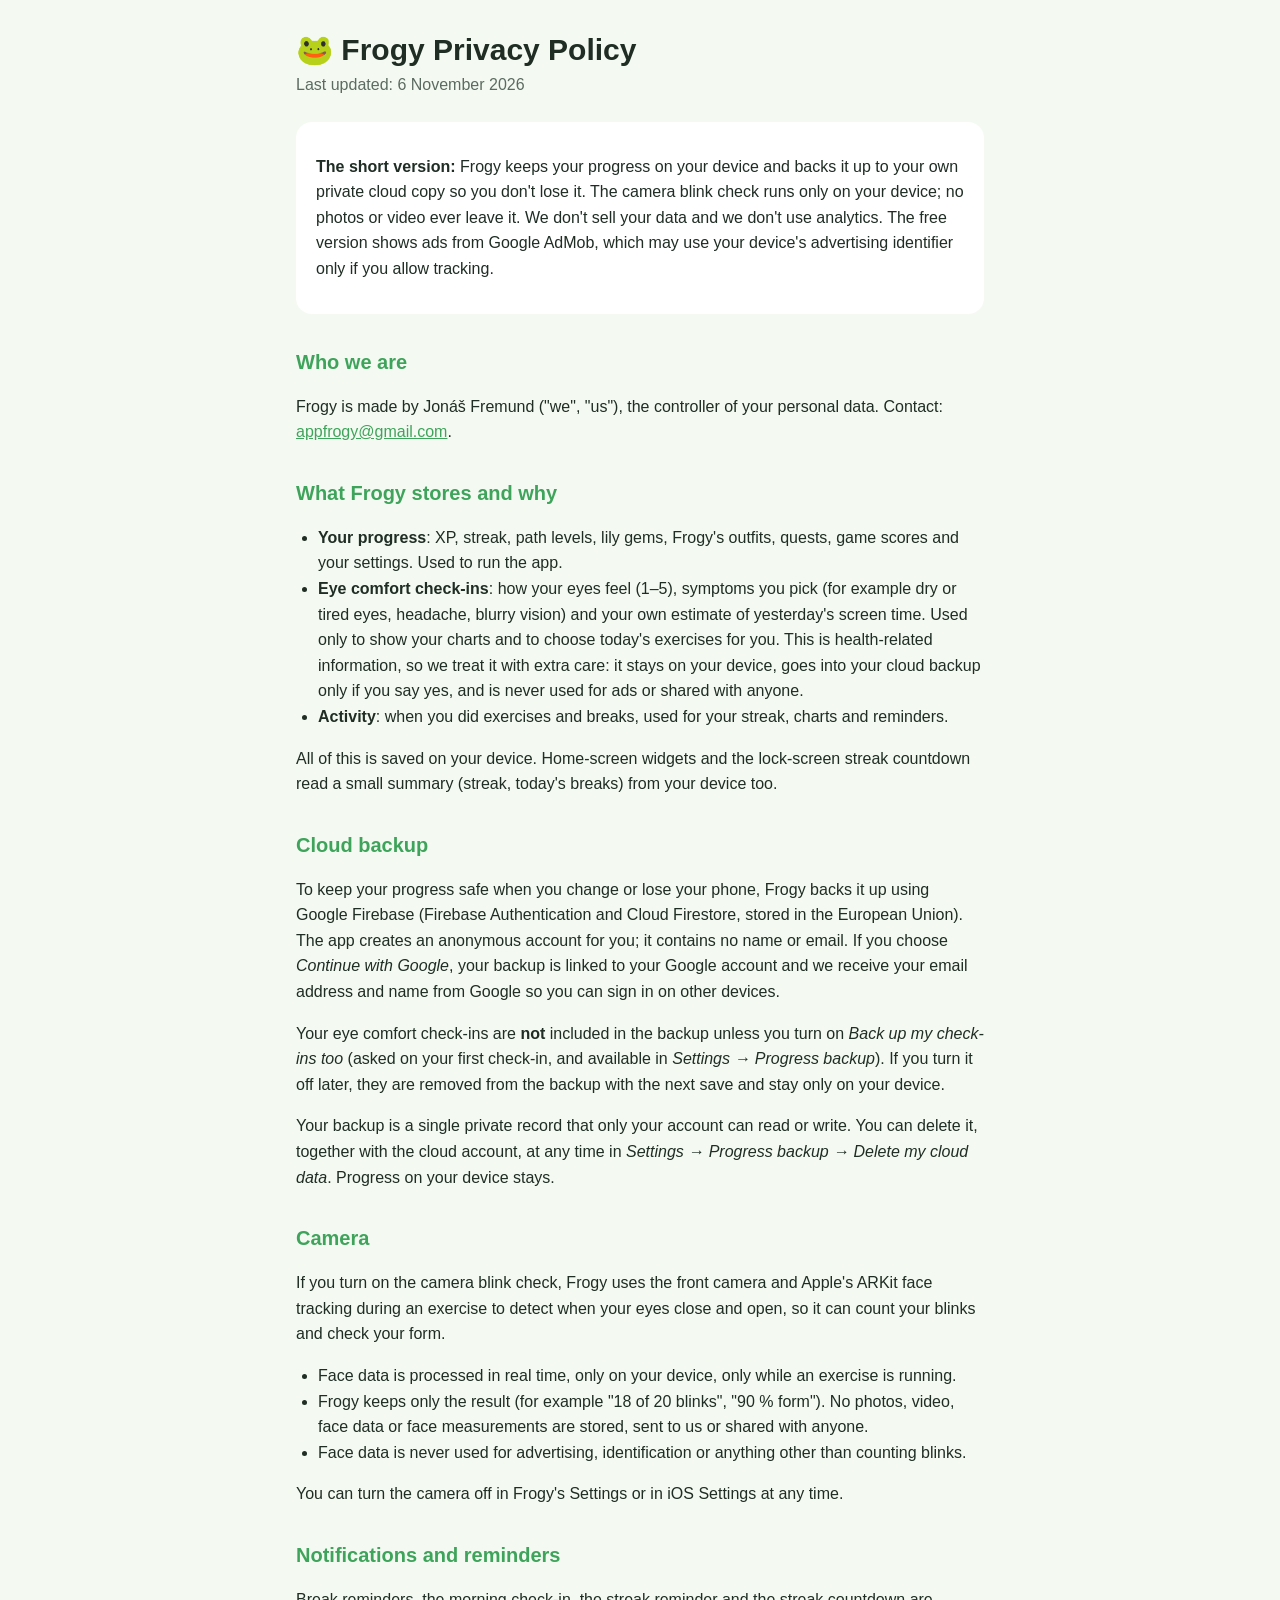
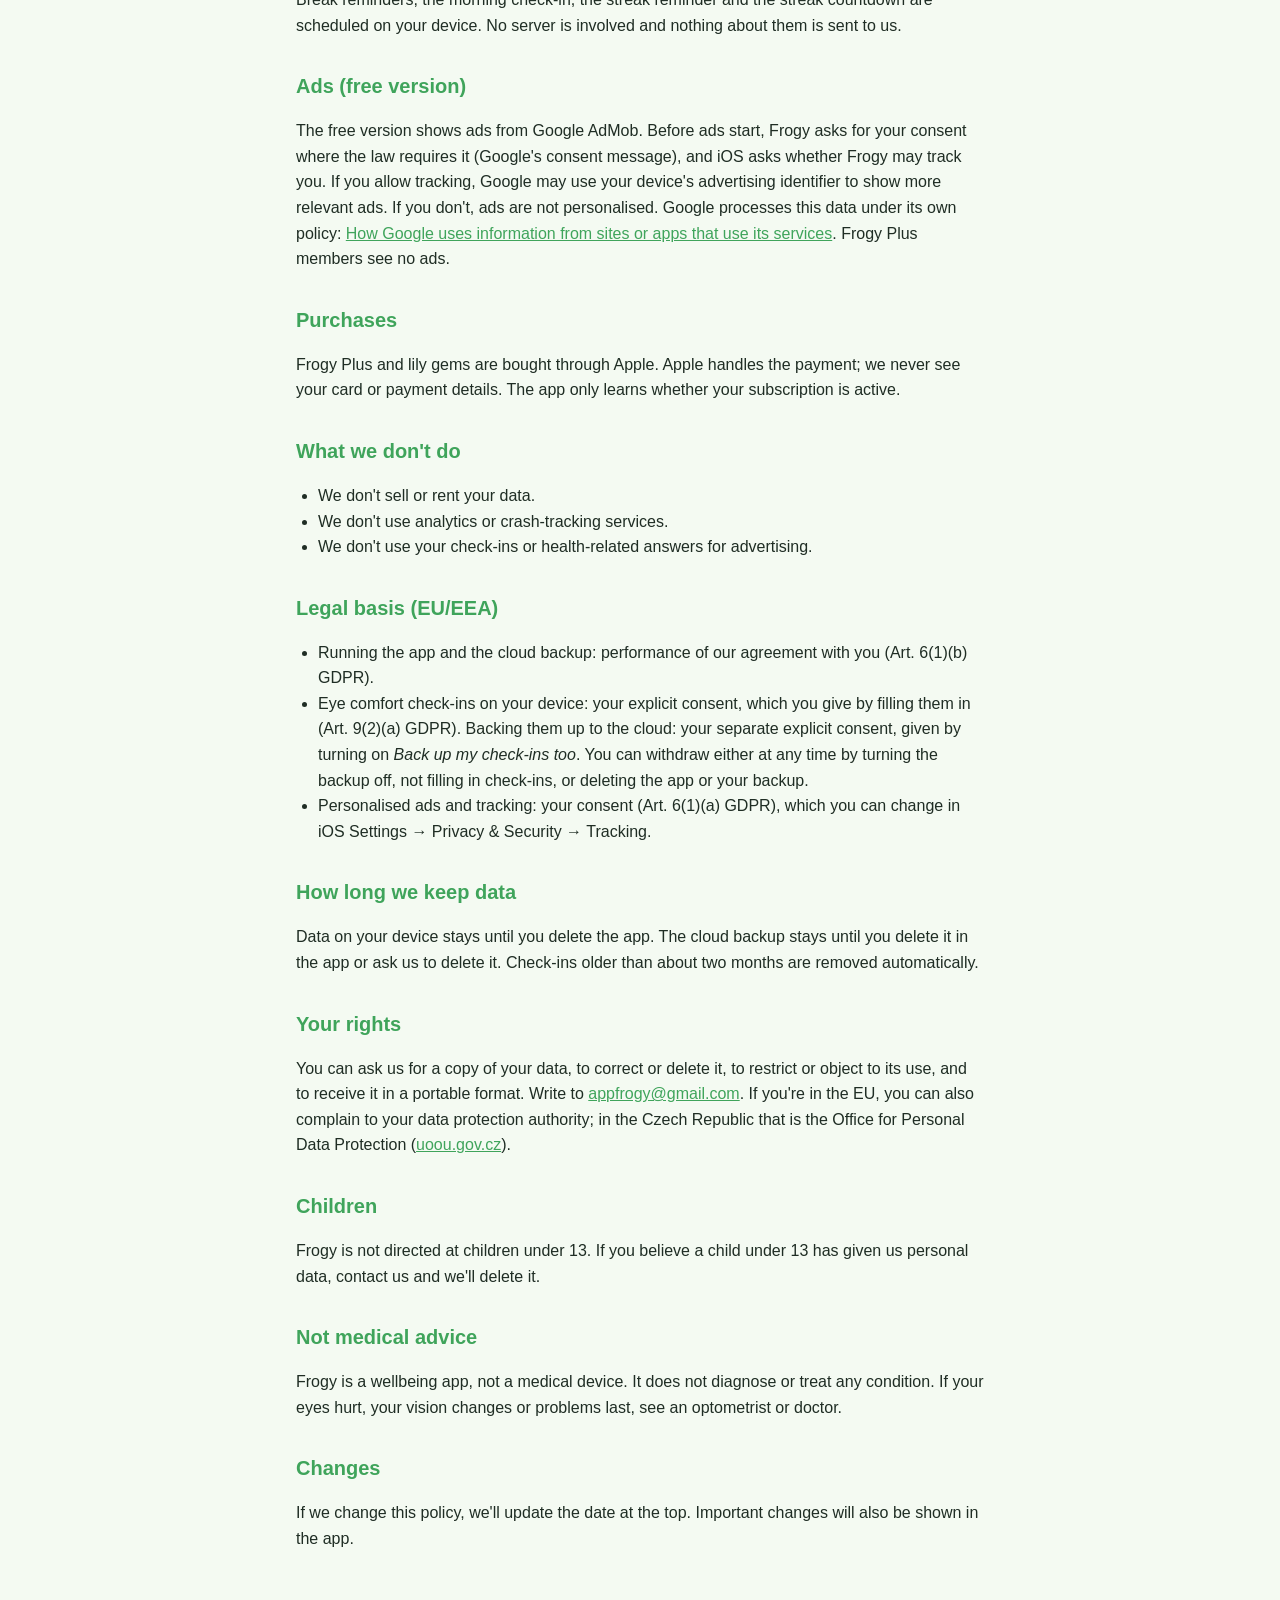
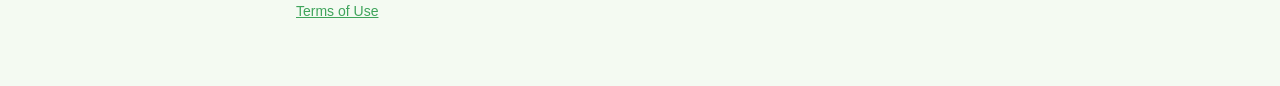
==== privacy.html @ 0ed22b95 "Add Privacy Policy, Terms of Use and a small index page Co-Authored-By: Claude Opus 5.5 <noreply@ant" ====
<!doctype html>
<html lang="en">
<head>
<meta charset="utf-8">
<meta name="viewport" content="width=device-width, initial-scale=1">
<title>Frogy Privacy Policy</title>
<link rel="stylesheet" href="style.css">
</head>
<body>
<main>
<h1>🐸 Frogy Privacy Policy</h1>
<p class="updated">Last updated: 6 November 2026</p>

<div class="card">
<p><strong>The short version:</strong> Frogy keeps your progress on your device and backs it up to your own private cloud copy so you don't lose it. The camera blink check runs only on your device; no photos or video ever leave it. We don't sell your data and we don't use analytics. The free version shows ads from Google AdMob, which may use your device's advertising identifier only if you allow tracking.</p>
</div>

<h2>Who we are</h2>
<p>Frogy is made by Jonáš Fremund ("we", "us"), the controller of your personal data. Contact: <a href="mailto:appfrogy@gmail.com">appfrogy@gmail.com</a>.</p>

<h2>What Frogy stores and why</h2>
<ul>
  <li><strong>Your progress</strong>: XP, streak, path levels, lily gems, Frogy's outfits, quests, game scores and your settings. Used to run the app.</li>
  <li><strong>Eye comfort check-ins</strong>: how your eyes feel (1–5), symptoms you pick (for example dry or tired eyes, headache, blurry vision) and your own estimate of yesterday's screen time. Used only to show your charts and to choose today's exercises for you. This is health-related information, so we treat it with extra care: it stays on your device, goes into your cloud backup only if you say yes, and is never used for ads or shared with anyone.</li>
  <li><strong>Activity</strong>: when you did exercises and breaks, used for your streak, charts and reminders.</li>
</ul>
<p>All of this is saved on your device. Home-screen widgets and the lock-screen streak countdown read a small summary (streak, today's breaks) from your device too.</p>

<h2>Cloud backup</h2>
<p>To keep your progress safe when you change or lose your phone, Frogy backs it up using Google Firebase (Firebase Authentication and Cloud Firestore, stored in the European Union). The app creates an anonymous account for you; it contains no name or email. If you choose <em>Continue with Google</em>, your backup is linked to your Google account and we receive your email address and name from Google so you can sign in on other devices.</p>
<p>Your eye comfort check-ins are <strong>not</strong> included in the backup unless you turn on <em>Back up my check-ins too</em> (asked on your first check-in, and available in <em>Settings → Progress backup</em>). If you turn it off later, they are removed from the backup with the next save and stay only on your device.</p>
<p>Your backup is a single private record that only your account can read or write. You can delete it, together with the cloud account, at any time in <em>Settings → Progress backup → Delete my cloud data</em>. Progress on your device stays.</p>

<h2>Camera</h2>
<p>If you turn on the camera blink check, Frogy uses the front camera and Apple's ARKit face tracking during an exercise to detect when your eyes close and open, so it can count your blinks and check your form.</p>
<ul>
  <li>Face data is processed in real time, only on your device, only while an exercise is running.</li>
  <li>Frogy keeps only the result (for example "18 of 20 blinks", "90 % form"). No photos, video, face data or face measurements are stored, sent to us or shared with anyone.</li>
  <li>Face data is never used for advertising, identification or anything other than counting blinks.</li>
</ul>
<p>You can turn the camera off in Frogy's Settings or in iOS Settings at any time.</p>

<h2>Notifications and reminders</h2>
<p>Break reminders, the morning check-in, the streak reminder and the streak countdown are scheduled on your device. No server is involved and nothing about them is sent to us.</p>

<h2>Ads (free version)</h2>
<p>The free version shows ads from Google AdMob. Before ads start, Frogy asks for your consent where the law requires it (Google's consent message), and iOS asks whether Frogy may track you. If you allow tracking, Google may use your device's advertising identifier to show more relevant ads. If you don't, ads are not personalised. Google processes this data under its own policy: <a href="https://policies.google.com/technologies/partner-sites">How Google uses information from sites or apps that use its services</a>. Frogy Plus members see no ads.</p>

<h2>Purchases</h2>
<p>Frogy Plus and lily gems are bought through Apple. Apple handles the payment; we never see your card or payment details. The app only learns whether your subscription is active.</p>

<h2>What we don't do</h2>
<ul>
  <li>We don't sell or rent your data.</li>
  <li>We don't use analytics or crash-tracking services.</li>
  <li>We don't use your check-ins or health-related answers for advertising.</li>
</ul>

<h2>Legal basis (EU/EEA)</h2>
<ul>
  <li>Running the app and the cloud backup: performance of our agreement with you (Art. 6(1)(b) GDPR).</li>
  <li>Eye comfort check-ins on your device: your explicit consent, which you give by filling them in (Art. 9(2)(a) GDPR). Backing them up to the cloud: your separate explicit consent, given by turning on <em>Back up my check-ins too</em>. You can withdraw either at any time by turning the backup off, not filling in check-ins, or deleting the app or your backup.</li>
  <li>Personalised ads and tracking: your consent (Art. 6(1)(a) GDPR), which you can change in iOS Settings → Privacy &amp; Security → Tracking.</li>
</ul>

<h2>How long we keep data</h2>
<p>Data on your device stays until you delete the app. The cloud backup stays until you delete it in the app or ask us to delete it. Check-ins older than about two months are removed automatically.</p>

<h2>Your rights</h2>
<p>You can ask us for a copy of your data, to correct or delete it, to restrict or object to its use, and to receive it in a portable format. Write to <a href="mailto:appfrogy@gmail.com">appfrogy@gmail.com</a>. If you're in the EU, you can also complain to your data protection authority; in the Czech Republic that is the Office for Personal Data Protection (<a href="https://uoou.gov.cz">uoou.gov.cz</a>).</p>

<h2>Children</h2>
<p>Frogy is not directed at children under 13. If you believe a child under 13 has given us personal data, contact us and we'll delete it.</p>

<h2>Not medical advice</h2>
<p>Frogy is a wellbeing app, not a medical device. It does not diagnose or treat any condition. If your eyes hurt, your vision changes or problems last, see an optometrist or doctor.</p>

<h2>Changes</h2>
<p>If we change this policy, we'll update the date at the top. Important changes will also be shown in the app.</p>

<footer><a href="terms.html">Terms of Use</a></footer>
</main>
</body>
</html>
---- style.css ----
:root { --bg: #F4FAF2; --text: #1F2D24; --muted: #5C6B61; --accent: #3FA45B; --card: #FFFFFF; }
@media (prefers-color-scheme: dark) {
  :root { --bg: #131A15; --text: #E8F0EA; --muted: #A3B2A8; --accent: #6BCB80; --card: #1C251F; }
}
* { box-sizing: border-box; }
body { margin: 0; background: var(--bg); color: var(--text);
  font: 16px/1.6 -apple-system, BlinkMacSystemFont, "SF Pro Rounded", "Segoe UI", Roboto, sans-serif; }
main { max-width: 720px; margin: 0 auto; padding: 32px 16px 64px; }
h1 { font-size: 30px; line-height: 1.2; margin: 0 0 4px; }
h2 { font-size: 20px; margin: 32px 0 8px; color: var(--accent); }
p, li { color: var(--text); }
.updated { color: var(--muted); margin: 0 0 24px; }
.card { background: var(--card); border-radius: 16px; padding: 16px 20px; margin: 16px 0; }
a { color: var(--accent); }
ul { padding-left: 22px; }
footer { margin-top: 48px; color: var(--muted); font-size: 14px; }
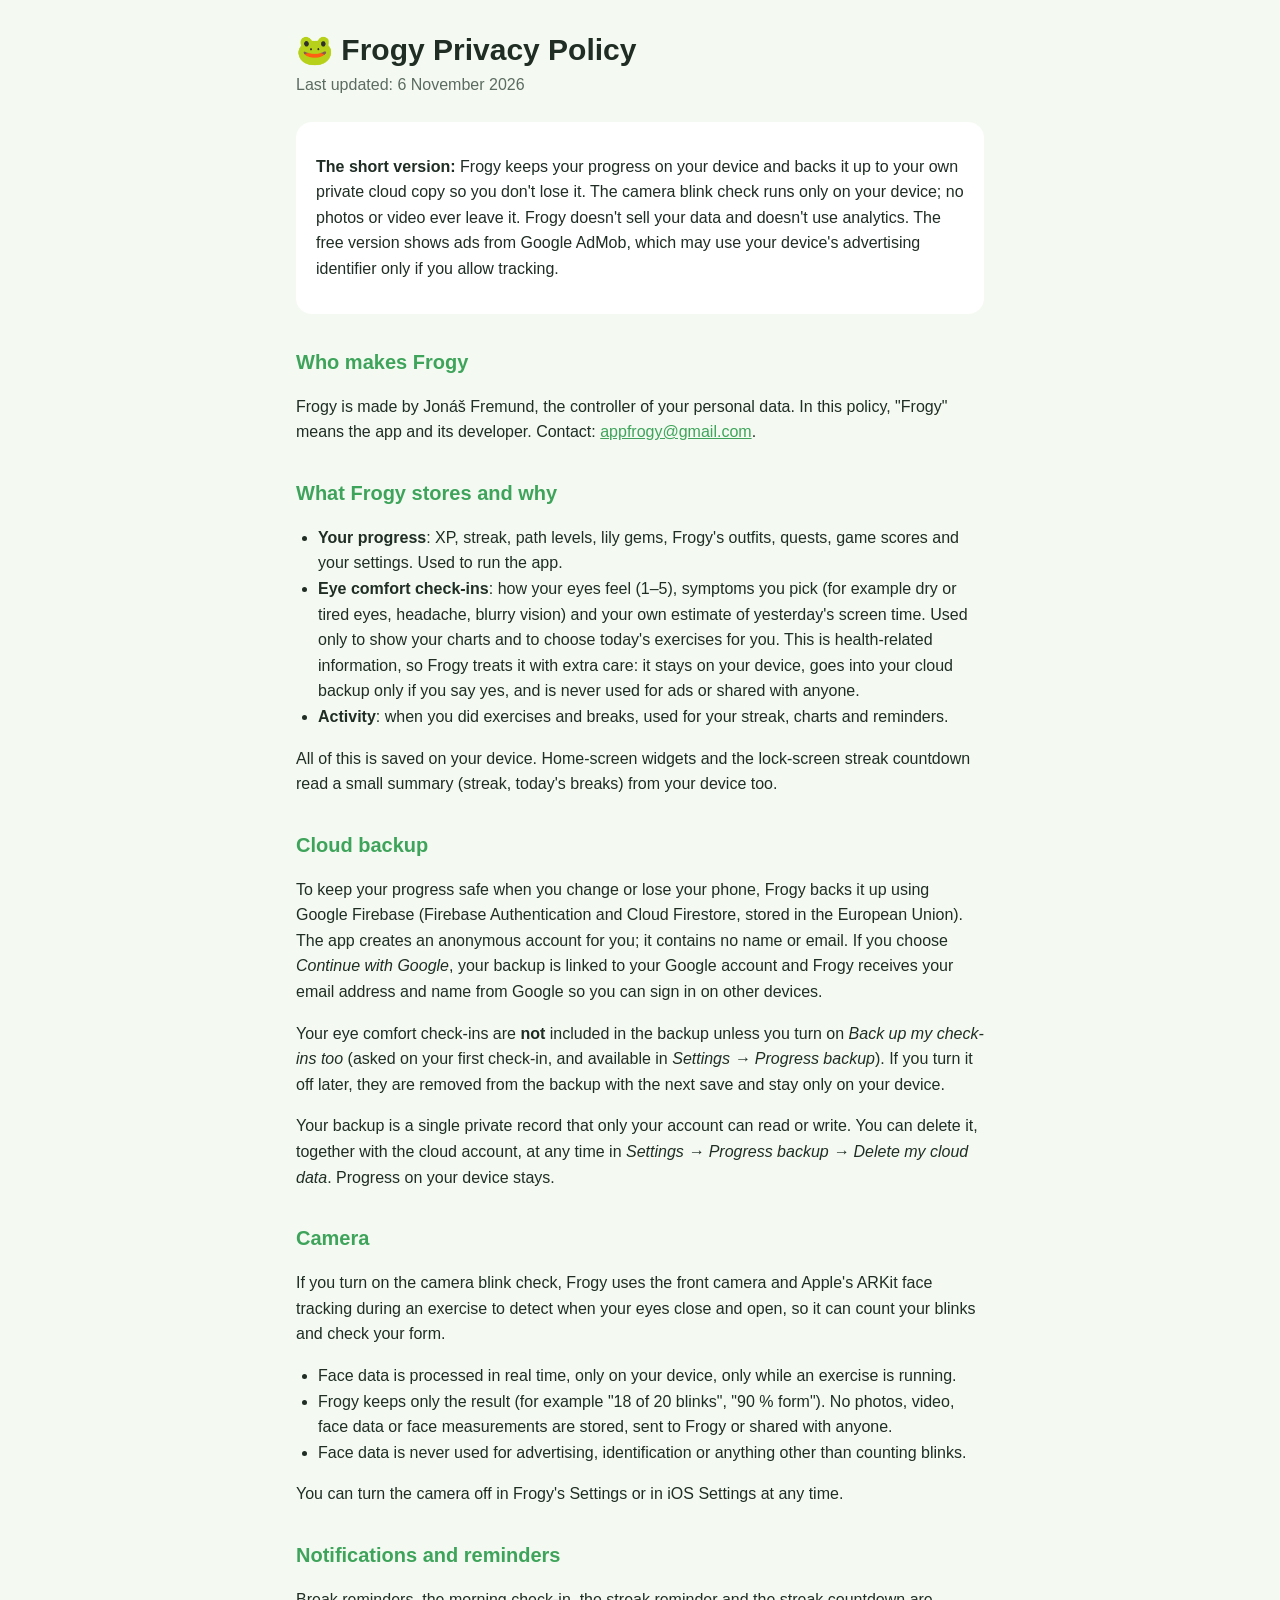
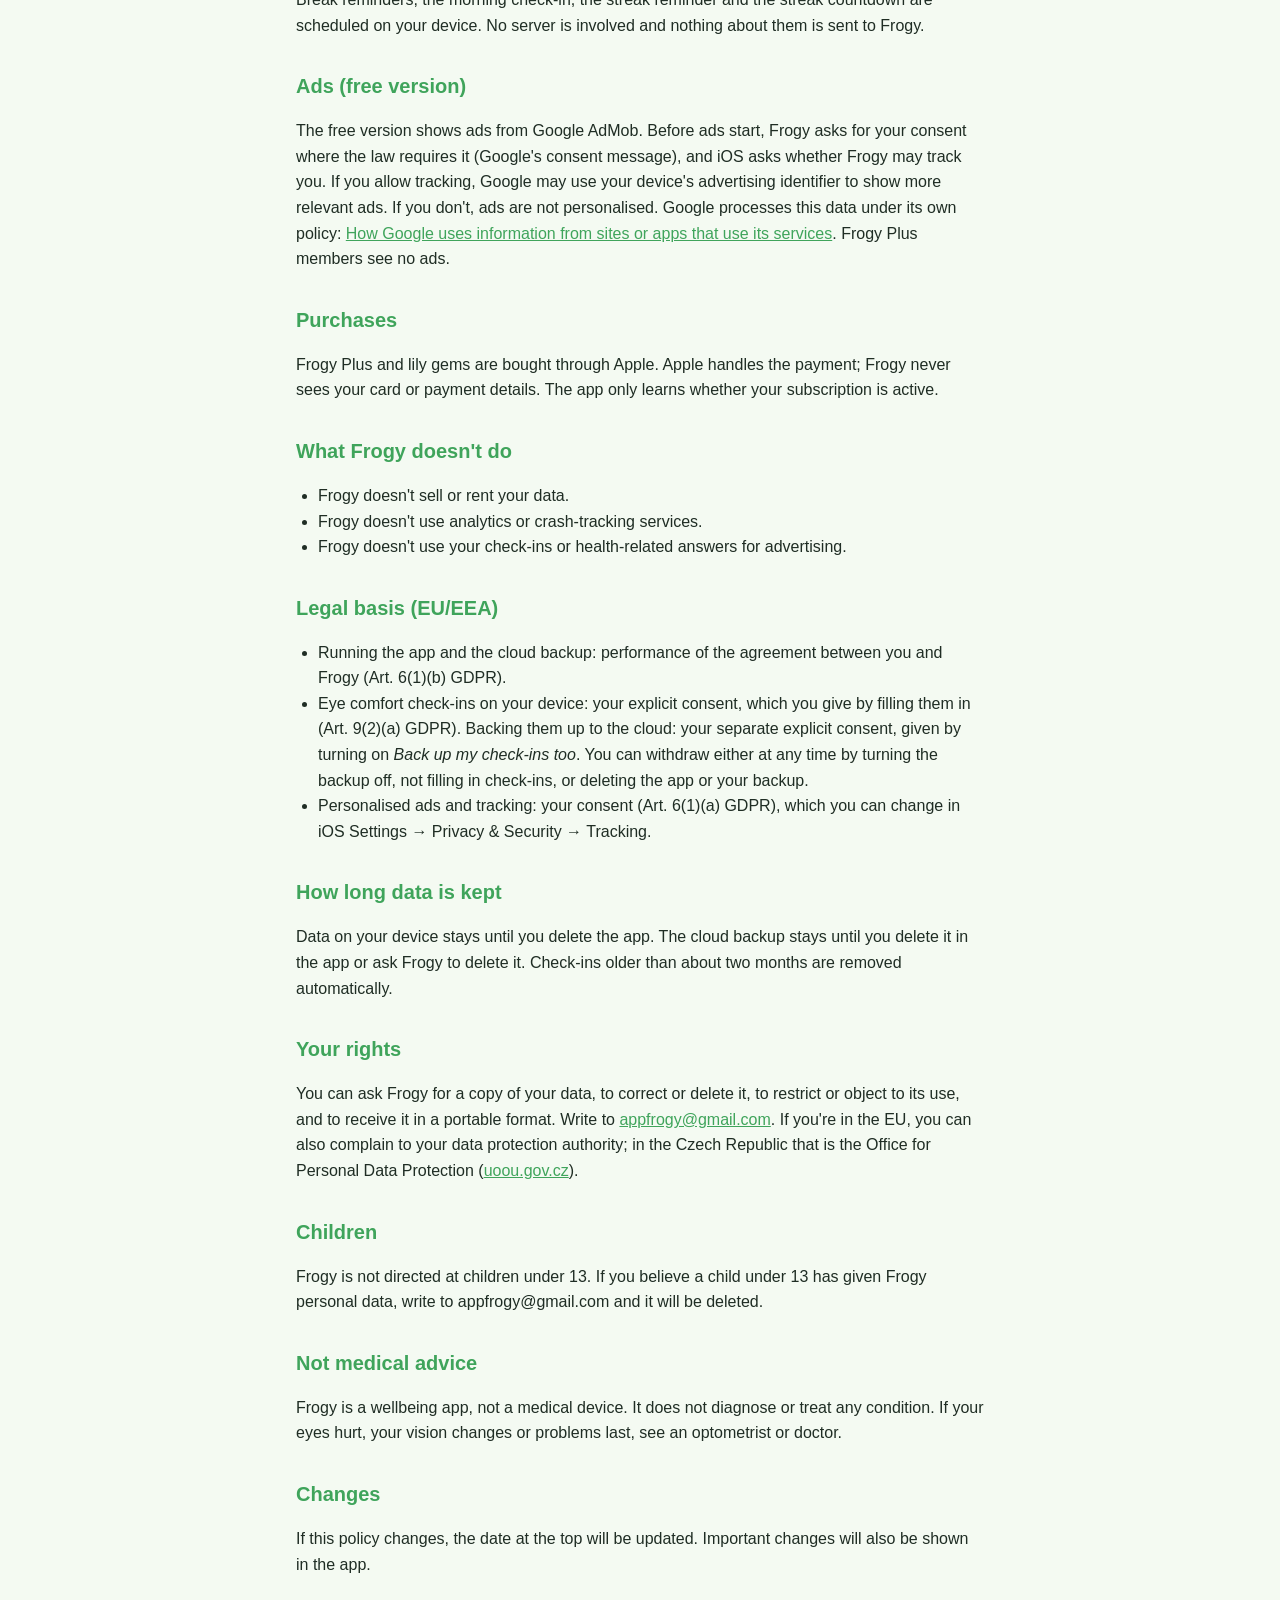
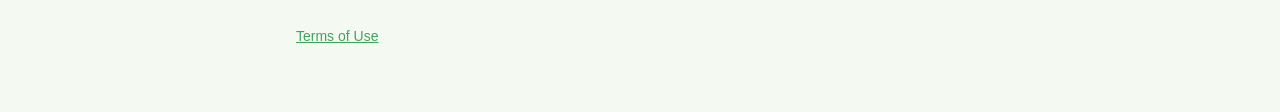
==== commit 71dc4fbe: "Say Frogy instead of we/us Co-Authored-By: Claude Opus 5.5 <noreply@anthropic.com> Claude-Session: h" ====
--- a/privacy.html
+++ b/privacy.html
@@ -12,22 +12,22 @@
 <p class="updated">Last updated: 6 November 2026</p>
 
 <div class="card">
-<p><strong>The short version:</strong> Frogy keeps your progress on your device and backs it up to your own private cloud copy so you don't lose it. The camera blink check runs only on your device; no photos or video ever leave it. We don't sell your data and we don't use analytics. The free version shows ads from Google AdMob, which may use your device's advertising identifier only if you allow tracking.</p>
+<p><strong>The short version:</strong> Frogy keeps your progress on your device and backs it up to your own private cloud copy so you don't lose it. The camera blink check runs only on your device; no photos or video ever leave it. Frogy doesn't sell your data and doesn't use analytics. The free version shows ads from Google AdMob, which may use your device's advertising identifier only if you allow tracking.</p>
 </div>
 
-<h2>Who we are</h2>
-<p>Frogy is made by Jonáš Fremund ("we", "us"), the controller of your personal data. Contact: <a href="mailto:appfrogy@gmail.com">appfrogy@gmail.com</a>.</p>
+<h2>Who makes Frogy</h2>
+<p>Frogy is made by Jonáš Fremund, the controller of your personal data. In this policy, "Frogy" means the app and its developer. Contact: <a href="mailto:appfrogy@gmail.com">appfrogy@gmail.com</a>.</p>
 
 <h2>What Frogy stores and why</h2>
 <ul>
   <li><strong>Your progress</strong>: XP, streak, path levels, lily gems, Frogy's outfits, quests, game scores and your settings. Used to run the app.</li>
-  <li><strong>Eye comfort check-ins</strong>: how your eyes feel (1–5), symptoms you pick (for example dry or tired eyes, headache, blurry vision) and your own estimate of yesterday's screen time. Used only to show your charts and to choose today's exercises for you. This is health-related information, so we treat it with extra care: it stays on your device, goes into your cloud backup only if you say yes, and is never used for ads or shared with anyone.</li>
+  <li><strong>Eye comfort check-ins</strong>: how your eyes feel (1–5), symptoms you pick (for example dry or tired eyes, headache, blurry vision) and your own estimate of yesterday's screen time. Used only to show your charts and to choose today's exercises for you. This is health-related information, so Frogy treats it with extra care: it stays on your device, goes into your cloud backup only if you say yes, and is never used for ads or shared with anyone.</li>
   <li><strong>Activity</strong>: when you did exercises and breaks, used for your streak, charts and reminders.</li>
 </ul>
 <p>All of this is saved on your device. Home-screen widgets and the lock-screen streak countdown read a small summary (streak, today's breaks) from your device too.</p>
 
 <h2>Cloud backup</h2>
-<p>To keep your progress safe when you change or lose your phone, Frogy backs it up using Google Firebase (Firebase Authentication and Cloud Firestore, stored in the European Union). The app creates an anonymous account for you; it contains no name or email. If you choose <em>Continue with Google</em>, your backup is linked to your Google account and we receive your email address and name from Google so you can sign in on other devices.</p>
+<p>To keep your progress safe when you change or lose your phone, Frogy backs it up using Google Firebase (Firebase Authentication and Cloud Firestore, stored in the European Union). The app creates an anonymous account for you; it contains no name or email. If you choose <em>Continue with Google</em>, your backup is linked to your Google account and Frogy receives your email address and name from Google so you can sign in on other devices.</p>
 <p>Your eye comfort check-ins are <strong>not</strong> included in the backup unless you turn on <em>Back up my check-ins too</em> (asked on your first check-in, and available in <em>Settings → Progress backup</em>). If you turn it off later, they are removed from the backup with the next save and stay only on your device.</p>
 <p>Your backup is a single private record that only your account can read or write. You can delete it, together with the cloud account, at any time in <em>Settings → Progress backup → Delete my cloud data</em>. Progress on your device stays.</p>
 
@@ -35,48 +35,48 @@
 <p>If you turn on the camera blink check, Frogy uses the front camera and Apple's ARKit face tracking during an exercise to detect when your eyes close and open, so it can count your blinks and check your form.</p>
 <ul>
   <li>Face data is processed in real time, only on your device, only while an exercise is running.</li>
-  <li>Frogy keeps only the result (for example "18 of 20 blinks", "90 % form"). No photos, video, face data or face measurements are stored, sent to us or shared with anyone.</li>
+  <li>Frogy keeps only the result (for example "18 of 20 blinks", "90 % form"). No photos, video, face data or face measurements are stored, sent to Frogy or shared with anyone.</li>
   <li>Face data is never used for advertising, identification or anything other than counting blinks.</li>
 </ul>
 <p>You can turn the camera off in Frogy's Settings or in iOS Settings at any time.</p>
 
 <h2>Notifications and reminders</h2>
-<p>Break reminders, the morning check-in, the streak reminder and the streak countdown are scheduled on your device. No server is involved and nothing about them is sent to us.</p>
+<p>Break reminders, the morning check-in, the streak reminder and the streak countdown are scheduled on your device. No server is involved and nothing about them is sent to Frogy.</p>
 
 <h2>Ads (free version)</h2>
 <p>The free version shows ads from Google AdMob. Before ads start, Frogy asks for your consent where the law requires it (Google's consent message), and iOS asks whether Frogy may track you. If you allow tracking, Google may use your device's advertising identifier to show more relevant ads. If you don't, ads are not personalised. Google processes this data under its own policy: <a href="https://policies.google.com/technologies/partner-sites">How Google uses information from sites or apps that use its services</a>. Frogy Plus members see no ads.</p>
 
 <h2>Purchases</h2>
-<p>Frogy Plus and lily gems are bought through Apple. Apple handles the payment; we never see your card or payment details. The app only learns whether your subscription is active.</p>
+<p>Frogy Plus and lily gems are bought through Apple. Apple handles the payment; Frogy never sees your card or payment details. The app only learns whether your subscription is active.</p>
 
-<h2>What we don't do</h2>
+<h2>What Frogy doesn't do</h2>
 <ul>
-  <li>We don't sell or rent your data.</li>
-  <li>We don't use analytics or crash-tracking services.</li>
-  <li>We don't use your check-ins or health-related answers for advertising.</li>
+  <li>Frogy doesn't sell or rent your data.</li>
+  <li>Frogy doesn't use analytics or crash-tracking services.</li>
+  <li>Frogy doesn't use your check-ins or health-related answers for advertising.</li>
 </ul>
 
 <h2>Legal basis (EU/EEA)</h2>
 <ul>
-  <li>Running the app and the cloud backup: performance of our agreement with you (Art. 6(1)(b) GDPR).</li>
+  <li>Running the app and the cloud backup: performance of the agreement between you and Frogy (Art. 6(1)(b) GDPR).</li>
   <li>Eye comfort check-ins on your device: your explicit consent, which you give by filling them in (Art. 9(2)(a) GDPR). Backing them up to the cloud: your separate explicit consent, given by turning on <em>Back up my check-ins too</em>. You can withdraw either at any time by turning the backup off, not filling in check-ins, or deleting the app or your backup.</li>
   <li>Personalised ads and tracking: your consent (Art. 6(1)(a) GDPR), which you can change in iOS Settings → Privacy &amp; Security → Tracking.</li>
 </ul>
 
-<h2>How long we keep data</h2>
-<p>Data on your device stays until you delete the app. The cloud backup stays until you delete it in the app or ask us to delete it. Check-ins older than about two months are removed automatically.</p>
+<h2>How long data is kept</h2>
+<p>Data on your device stays until you delete the app. The cloud backup stays until you delete it in the app or ask Frogy to delete it. Check-ins older than about two months are removed automatically.</p>
 
 <h2>Your rights</h2>
-<p>You can ask us for a copy of your data, to correct or delete it, to restrict or object to its use, and to receive it in a portable format. Write to <a href="mailto:appfrogy@gmail.com">appfrogy@gmail.com</a>. If you're in the EU, you can also complain to your data protection authority; in the Czech Republic that is the Office for Personal Data Protection (<a href="https://uoou.gov.cz">uoou.gov.cz</a>).</p>
+<p>You can ask Frogy for a copy of your data, to correct or delete it, to restrict or object to its use, and to receive it in a portable format. Write to <a href="mailto:appfrogy@gmail.com">appfrogy@gmail.com</a>. If you're in the EU, you can also complain to your data protection authority; in the Czech Republic that is the Office for Personal Data Protection (<a href="https://uoou.gov.cz">uoou.gov.cz</a>).</p>
 
 <h2>Children</h2>
-<p>Frogy is not directed at children under 13. If you believe a child under 13 has given us personal data, contact us and we'll delete it.</p>
+<p>Frogy is not directed at children under 13. If you believe a child under 13 has given Frogy personal data, write to appfrogy@gmail.com and it will be deleted.</p>
 
 <h2>Not medical advice</h2>
 <p>Frogy is a wellbeing app, not a medical device. It does not diagnose or treat any condition. If your eyes hurt, your vision changes or problems last, see an optometrist or doctor.</p>
 
 <h2>Changes</h2>
-<p>If we change this policy, we'll update the date at the top. Important changes will also be shown in the app.</p>
+<p>If this policy changes, the date at the top will be updated. Important changes will also be shown in the app.</p>
 
 <footer><a href="terms.html">Terms of Use</a></footer>
 </main>
